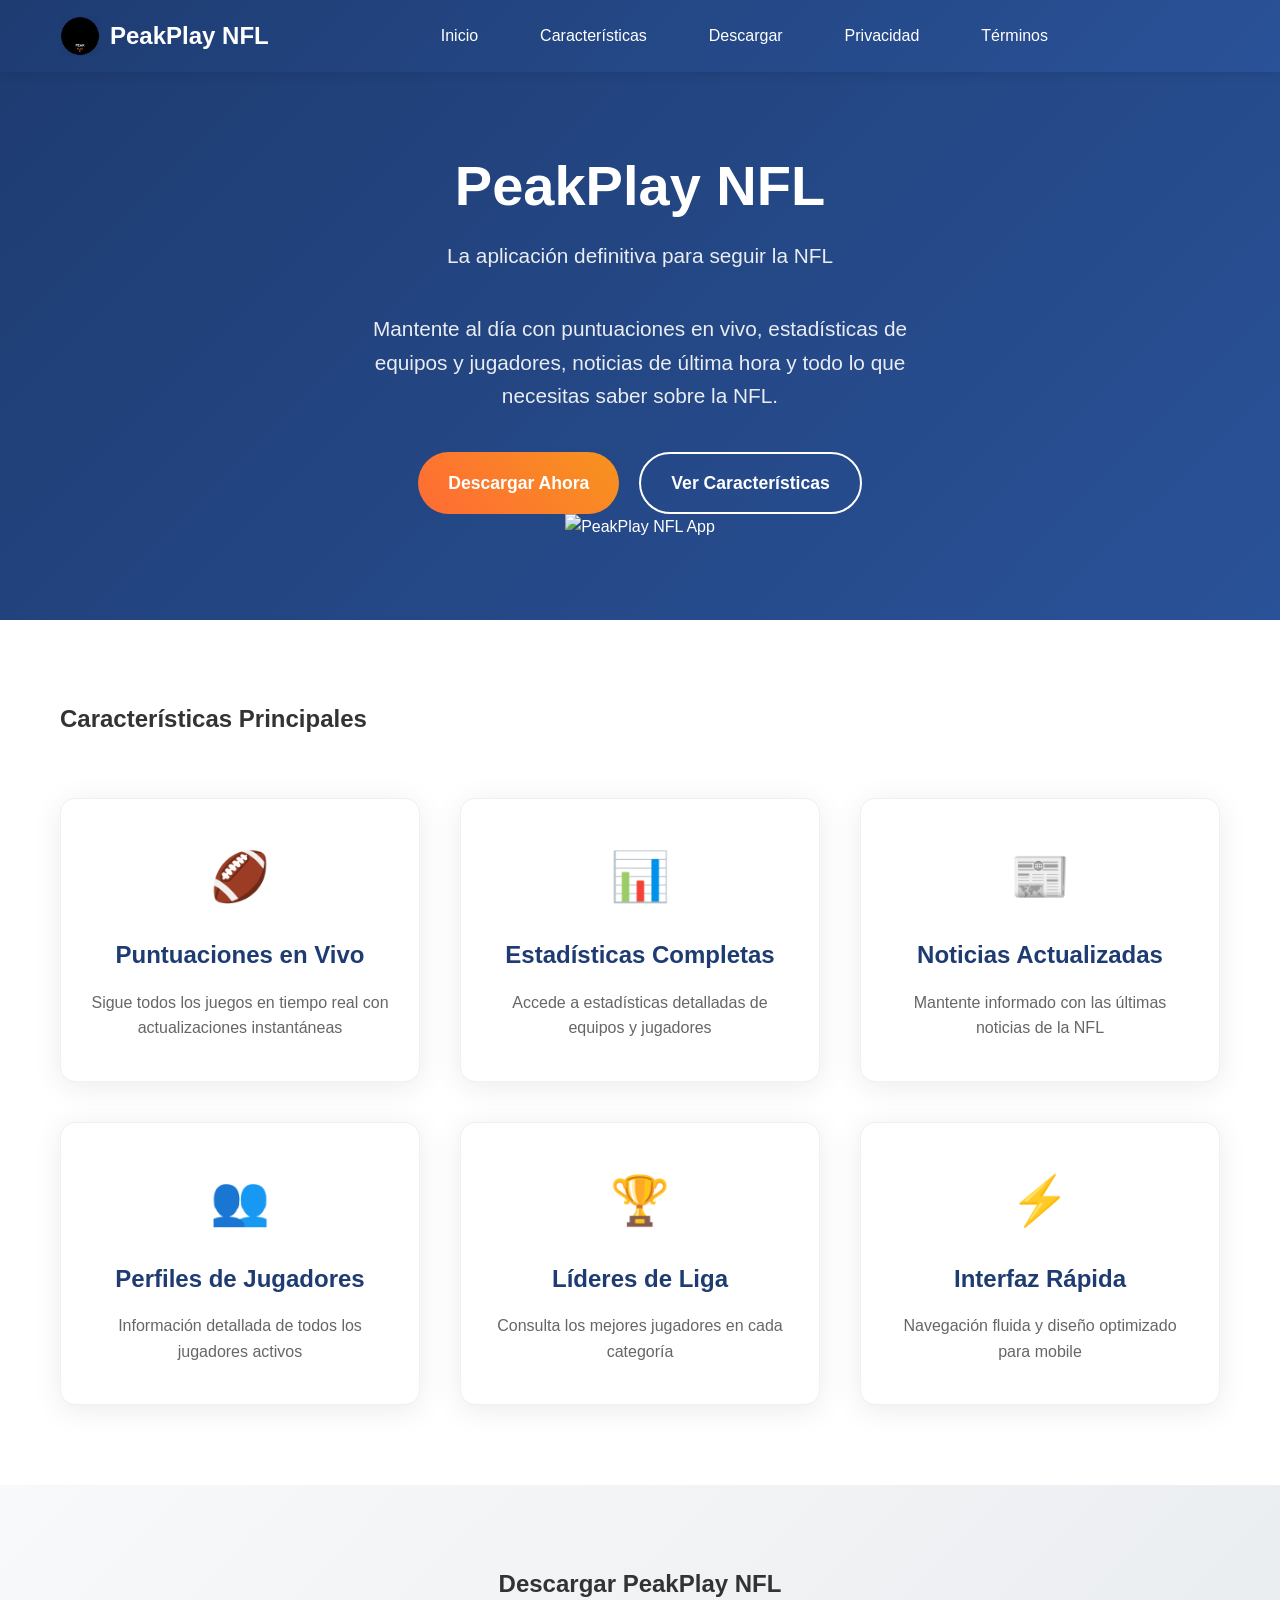
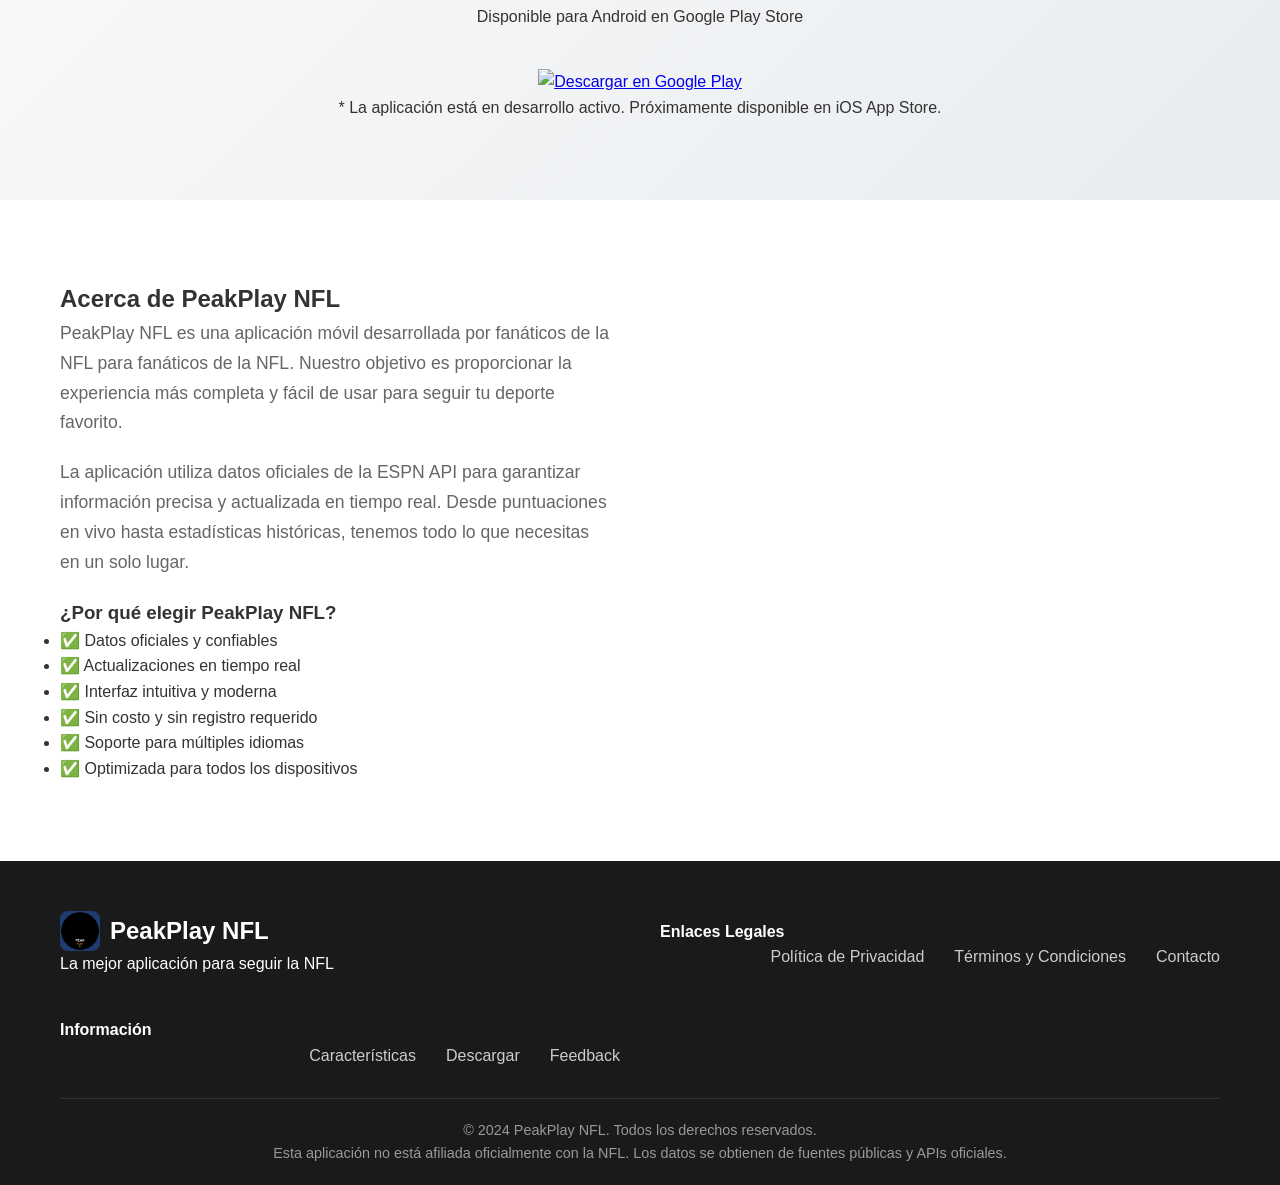
==== index.html @ b375e6a7 "First version" ====
<!DOCTYPE html>
<html lang="es">
<head>
    <meta charset="UTF-8">
    <meta name="viewport" content="width=device-width, initial-scale=1.0">
    <title>PeakPlay NFL - App Oficial</title>
    <link rel="stylesheet" href="styles.css">
    <link rel="icon" type="image/x-icon" href="favicon.ico">
</head>
<body>
    <header>
        <nav class="navbar">
            <div class="nav-container">
                <div class="nav-logo">
                    <img src="assets/logo.png" alt="PeakPlay NFL" class="logo">
                    <span class="brand-name">PeakPlay NFL</span>
                </div>
                <ul class="nav-menu">
                    <li><a href="#home" class="nav-link">Inicio</a></li>
                    <li><a href="#features" class="nav-link">Características</a></li>
                    <li><a href="#download" class="nav-link">Descargar</a></li>
                    <li><a href="privacy-policy.html" class="nav-link">Privacidad</a></li>
                    <li><a href="terms-conditions.html" class="nav-link">Términos</a></li>
                </ul>
                <div class="hamburger">
                    <span></span>
                    <span></span>
                    <span></span>
                </div>
            </div>
        </nav>
    </header>

    <main>
        <section id="home" class="hero">
            <div class="hero-content">
                <h1>PeakPlay NFL</h1>
                <p class="hero-subtitle">La aplicación definitiva para seguir la NFL</p>
                <p class="hero-description">
                    Mantente al día con puntuaciones en vivo, estadísticas de equipos y jugadores, 
                    noticias de última hora y todo lo que necesitas saber sobre la NFL.
                </p>
                <div class="cta-buttons">
                    <a href="#download" class="btn btn-primary">Descargar Ahora</a>
                    <a href="#features" class="btn btn-secondary">Ver Características</a>
                </div>
            </div>
            <div class="hero-image">
                <img src="assets/app-mockup.png" alt="PeakPlay NFL App" class="app-mockup">
            </div>
        </section>

        <section id="features" class="features">
            <div class="container">
                <h2>Características Principales</h2>
                <div class="features-grid">
                    <div class="feature-card">
                        <div class="feature-icon">🏈</div>
                        <h3>Puntuaciones en Vivo</h3>
                        <p>Sigue todos los juegos en tiempo real con actualizaciones instantáneas</p>
                    </div>
                    <div class="feature-card">
                        <div class="feature-icon">📊</div>
                        <h3>Estadísticas Completas</h3>
                        <p>Accede a estadísticas detalladas de equipos y jugadores</p>
                    </div>
                    <div class="feature-card">
                        <div class="feature-icon">📰</div>
                        <h3>Noticias Actualizadas</h3>
                        <p>Mantente informado con las últimas noticias de la NFL</p>
                    </div>
                    <div class="feature-card">
                        <div class="feature-icon">👥</div>
                        <h3>Perfiles de Jugadores</h3>
                        <p>Información detallada de todos los jugadores activos</p>
                    </div>
                    <div class="feature-card">
                        <div class="feature-icon">🏆</div>
                        <h3>Líderes de Liga</h3>
                        <p>Consulta los mejores jugadores en cada categoría</p>
                    </div>
                    <div class="feature-card">
                        <div class="feature-icon">⚡</div>
                        <h3>Interfaz Rápida</h3>
                        <p>Navegación fluida y diseño optimizado para mobile</p>
                    </div>
                </div>
            </div>
        </section>

        <section id="download" class="download">
            <div class="container">
                <h2>Descargar PeakPlay NFL</h2>
                <p>Disponible para Android en Google Play Store</p>
                <div class="download-buttons">
                    <a href="https://play.google.com/store/apps/details?id=com.peakplay.nfl" class="btn btn-download" target="_blank">
                        <img src="assets/google-play-badge.png" alt="Descargar en Google Play">
                    </a>
                </div>
                <p class="download-note">
                    * La aplicación está en desarrollo activo. Próximamente disponible en iOS App Store.
                </p>
            </div>
        </section>

        <section class="about">
            <div class="container">
                <h2>Acerca de PeakPlay NFL</h2>
                <div class="about-content">
                    <div class="about-text">
                        <p>
                            PeakPlay NFL es una aplicación móvil desarrollada por fanáticos de la NFL para 
                            fanáticos de la NFL. Nuestro objetivo es proporcionar la experiencia más completa 
                            y fácil de usar para seguir tu deporte favorito.
                        </p>
                        <p>
                            La aplicación utiliza datos oficiales de la ESPN API para garantizar información 
                            precisa y actualizada en tiempo real. Desde puntuaciones en vivo hasta estadísticas 
                            históricas, tenemos todo lo que necesitas en un solo lugar.
                        </p>
                        <h3>¿Por qué elegir PeakPlay NFL?</h3>
                        <ul>
                            <li>✅ Datos oficiales y confiables</li>
                            <li>✅ Actualizaciones en tiempo real</li>
                            <li>✅ Interfaz intuitiva y moderna</li>
                            <li>✅ Sin costo y sin registro requerido</li>
                            <li>✅ Soporte para múltiples idiomas</li>
                            <li>✅ Optimizada para todos los dispositivos</li>
                        </ul>
                    </div>
                </div>
            </div>
        </section>
    </main>

    <footer>
        <div class="container">
            <div class="footer-content">
                <div class="footer-section">
                    <div class="footer-logo">
                        <img src="assets/logo.png" alt="PeakPlay NFL" class="logo">
                        <span class="brand-name">PeakPlay NFL</span>
                    </div>
                    <p>La mejor aplicación para seguir la NFL</p>
                </div>
                <div class="footer-section">
                    <h4>Enlaces Legales</h4>
                    <ul>
                        <li><a href="privacy-policy.html">Política de Privacidad</a></li>
                        <li><a href="terms-conditions.html">Términos y Condiciones</a></li>
                        <li><a href="mailto:support@peakplay.app">Contacto</a></li>
                    </ul>
                </div>
                <div class="footer-section">
                    <h4>Información</h4>
                    <ul>
                        <li><a href="#features">Características</a></li>
                        <li><a href="#download">Descargar</a></li>
                        <li><a href="mailto:feedback@peakplay.app">Feedback</a></li>
                    </ul>
                </div>
            </div>
            <div class="footer-bottom">
                <p>&copy; 2024 PeakPlay NFL. Todos los derechos reservados.</p>
                <p class="disclaimer">
                    Esta aplicación no está afiliada oficialmente con la NFL. 
                    Los datos se obtienen de fuentes públicas y APIs oficiales.
                </p>
            </div>
        </div>
    </footer>

    <script src="script.js"></script>
</body>
</html>
---- styles.css ----
/* Reset and Base Styles */
* {
    margin: 0;
    padding: 0;
    box-sizing: border-box;
}

body {
    font-family: 'Segoe UI', Tahoma, Geneva, Verdana, sans-serif;
    line-height: 1.6;
    color: #333;
    background-color: #f8f9fa;
}

.container {
    max-width: 1200px;
    margin: 0 auto;
    padding: 0 20px;
}

/* Header and Navigation */
.navbar {
    background: linear-gradient(135deg, #1e3c72, #2a5298);
    padding: 1rem 0;
    position: sticky;
    top: 0;
    z-index: 1000;
    box-shadow: 0 2px 10px rgba(0, 0, 0, 0.1);
}

.nav-container {
    max-width: 1200px;
    margin: 0 auto;
    display: flex;
    justify-content: space-between;
    align-items: center;
    padding: 0 20px;
}

.nav-logo {
    display: flex;
    align-items: center;
}

.nav-logo a {
    display: flex;
    align-items: center;
    text-decoration: none;
    color: white;
}

.logo {
    height: 40px;
    width: 40px;
    margin-right: 10px;
    border-radius: 8px;
}

.brand-name {
    font-size: 1.5rem;
    font-weight: 700;
    color: white;
}

.nav-menu {
    display: flex;
    list-style: none;
    gap: 30px;
}

.nav-link {
    color: white;
    text-decoration: none;
    font-weight: 500;
    padding: 8px 16px;
    border-radius: 6px;
    transition: background-color 0.3s ease;
}

.nav-link:hover,
.nav-link.active {
    background-color: rgba(255, 255, 255, 0.1);
}

/* Hero Section */
.hero {
    background: linear-gradient(135deg, #1e3c72, #2a5298);
    color: white;
    padding: 80px 0;
    text-align: center;
}

.hero h1 {
    font-size: 3.5rem;
    font-weight: 800;
    margin-bottom: 20px;
    line-height: 1.2;
}

.hero p {
    font-size: 1.3rem;
    margin-bottom: 40px;
    opacity: 0.9;
    max-width: 600px;
    margin-left: auto;
    margin-right: auto;
}

.cta-buttons {
    display: flex;
    gap: 20px;
    justify-content: center;
    flex-wrap: wrap;
}

.btn-primary {
    background: linear-gradient(45deg, #ff6b35, #f7931e);
    color: white;
    padding: 15px 30px;
    border: none;
    border-radius: 50px;
    font-size: 1.1rem;
    font-weight: 600;
    text-decoration: none;
    display: inline-flex;
    align-items: center;
    gap: 10px;
    transition: transform 0.3s ease, box-shadow 0.3s ease;
    cursor: pointer;
}

.btn-primary:hover {
    transform: translateY(-2px);
    box-shadow: 0 10px 25px rgba(255, 107, 53, 0.3);
}

.btn-secondary {
    background: transparent;
    color: white;
    padding: 15px 30px;
    border: 2px solid white;
    border-radius: 50px;
    font-size: 1.1rem;
    font-weight: 600;
    text-decoration: none;
    transition: background-color 0.3s ease;
}

.btn-secondary:hover {
    background-color: white;
    color: #1e3c72;
}

/* Features Section */
.features {
    padding: 80px 0;
    background-color: white;
}

.section-title {
    text-align: center;
    font-size: 2.5rem;
    font-weight: 700;
    margin-bottom: 20px;
    color: #1e3c72;
}

.section-subtitle {
    text-align: center;
    font-size: 1.2rem;
    color: #666;
    margin-bottom: 60px;
    max-width: 600px;
    margin-left: auto;
    margin-right: auto;
}

.features-grid {
    display: grid;
    grid-template-columns: repeat(auto-fit, minmax(300px, 1fr));
    gap: 40px;
    margin-top: 60px;
}

.feature-card {
    background: white;
    padding: 40px 30px;
    border-radius: 15px;
    text-align: center;
    box-shadow: 0 5px 30px rgba(0, 0, 0, 0.08);
    transition: transform 0.3s ease, box-shadow 0.3s ease;
    border: 1px solid #f0f0f0;
}

.feature-card:hover {
    transform: translateY(-5px);
    box-shadow: 0 15px 40px rgba(0, 0, 0, 0.12);
}

.feature-icon {
    font-size: 3rem;
    margin-bottom: 20px;
    display: block;
}

.feature-card h3 {
    font-size: 1.5rem;
    font-weight: 600;
    margin-bottom: 15px;
    color: #1e3c72;
}

.feature-card p {
    color: #666;
    line-height: 1.6;
}

/* Download Section */
.download {
    padding: 80px 0;
    background: linear-gradient(135deg, #f8f9fa, #e9ecef);
    text-align: center;
}

.download-buttons {
    display: flex;
    gap: 20px;
    justify-content: center;
    flex-wrap: wrap;
    margin-top: 40px;
}

.download-btn {
    display: inline-block;
    transition: transform 0.3s ease;
}

.download-btn:hover {
    transform: scale(1.05);
}

.download-btn img {
    height: 60px;
    width: auto;
}

/* About Section */
.about {
    padding: 80px 0;
    background-color: white;
}

.about-content {
    display: grid;
    grid-template-columns: 1fr 1fr;
    gap: 60px;
    align-items: center;
}

.about-text h2 {
    font-size: 2.5rem;
    font-weight: 700;
    margin-bottom: 20px;
    color: #1e3c72;
}

.about-text p {
    font-size: 1.1rem;
    color: #666;
    margin-bottom: 20px;
    line-height: 1.7;
}

.about-features {
    list-style: none;
}

.about-features li {
    padding: 10px 0;
    padding-left: 30px;
    position: relative;
    font-size: 1.1rem;
    color: #555;
}

.about-features li:before {
    content: "✓";
    position: absolute;
    left: 0;
    color: #28a745;
    font-weight: bold;
    font-size: 1.2rem;
}

.about-image {
    text-align: center;
}

.about-image img {
    max-width: 100%;
    height: auto;
    border-radius: 15px;
    box-shadow: 0 10px 40px rgba(0, 0, 0, 0.1);
}

/* Legal Pages Styles */
.legal-page {
    padding: 40px 0 80px;
    background-color: white;
    min-height: calc(100vh - 200px);
}

.legal-header {
    text-align: center;
    margin-bottom: 50px;
    padding: 40px 0;
    background: linear-gradient(135deg, #f8f9fa, #e9ecef);
    border-radius: 15px;
}

.legal-header h1 {
    font-size: 2.5rem;
    font-weight: 700;
    color: #1e3c72;
    margin-bottom: 10px;
}

.last-updated {
    color: #666;
    font-style: italic;
    font-size: 1rem;
}

.legal-content {
    max-width: 800px;
    margin: 0 auto;
    line-height: 1.8;
}

.legal-section {
    margin-bottom: 40px;
    padding: 30px;
    background: white;
    border-radius: 10px;
    box-shadow: 0 2px 15px rgba(0, 0, 0, 0.05);
    border-left: 4px solid #1e3c72;
}

.legal-section h2 {
    color: #1e3c72;
    font-size: 1.5rem;
    font-weight: 600;
    margin-bottom: 20px;
    padding-bottom: 10px;
    border-bottom: 2px solid #f0f0f0;
}

.legal-section h3 {
    color: #2a5298;
    font-size: 1.2rem;
    font-weight: 600;
    margin-bottom: 15px;
    margin-top: 25px;
}

.legal-section p {
    margin-bottom: 15px;
    color: #444;
    text-align: justify;
}

.legal-section ul,
.legal-section ol {
    margin-bottom: 15px;
    padding-left: 25px;
}

.legal-section li {
    margin-bottom: 8px;
    color: #444;
}

.legal-section a {
    color: #1e3c72;
    text-decoration: none;
    font-weight: 500;
}

.legal-section a:hover {
    text-decoration: underline;
}

.contact-info {
    background: #f8f9fa;
    padding: 20px;
    border-radius: 8px;
    margin-top: 15px;
}

.contact-info p {
    margin-bottom: 10px;
    text-align: left;
}

.legal-footer {
    margin-top: 40px;
    padding: 30px;
    background: linear-gradient(135deg, #1e3c72, #2a5298);
    color: white;
    text-align: center;
    border-radius: 10px;
}

.legal-footer p {
    color: white;
    font-size: 1rem;
    line-height: 1.6;
}

/* Footer */
footer {
    background: #1a1a1a;
    color: white;
    padding: 50px 0 20px;
}

.footer-content {
    display: grid;
    grid-template-columns: 1fr 1fr;
    gap: 40px;
    align-items: center;
    margin-bottom: 30px;
}

.footer-logo {
    display: flex;
    align-items: center;
}

.footer-logo a {
    display: flex;
    align-items: center;
    text-decoration: none;
    color: white;
}

.footer-section ul {
    display: flex;
    gap: 30px;
    list-style: none;
    justify-content: flex-end;
}

.footer-section a {
    color: #ccc;
    text-decoration: none;
    transition: color 0.3s ease;
}

.footer-section a:hover {
    color: white;
}

.footer-bottom {
    text-align: center;
    padding-top: 20px;
    border-top: 1px solid #333;
}

.footer-bottom p {
    color: #999;
    font-size: 0.9rem;
}

/* Responsive Design */
@media (max-width: 768px) {
    .nav-menu {
        gap: 15px;
    }
    
    .nav-link {
        padding: 6px 12px;
        font-size: 0.9rem;
    }
    
    .hero h1 {
        font-size: 2.5rem;
    }
    
    .hero p {
        font-size: 1.1rem;
    }
    
    .cta-buttons {
        flex-direction: column;
        align-items: center;
    }
    
    .features-grid {
        grid-template-columns: 1fr;
        gap: 30px;
    }
    
    .about-content {
        grid-template-columns: 1fr;
        gap: 40px;
    }
    
    .footer-content {
        grid-template-columns: 1fr;
        text-align: center;
        gap: 20px;
    }
    
    .footer-section ul {
        justify-content: center;
        flex-wrap: wrap;
        gap: 20px;
    }
    
    .legal-section {
        padding: 20px;
        margin-bottom: 25px;
    }
    
    .legal-header h1 {
        font-size: 2rem;
    }
    
    .section-title {
        font-size: 2rem;
    }
}

@media (max-width: 480px) {
    .container {
        padding: 0 15px;
    }
    
    .hero {
        padding: 60px 0;
    }
    
    .hero h1 {
        font-size: 2rem;
    }
    
    .btn-primary,
    .btn-secondary {
        padding: 12px 24px;
        font-size: 1rem;
    }
    
    .legal-section {
        padding: 15px;
    }
    
    .nav-container {
        padding: 0 15px;
    }
    
    .nav-menu {
        gap: 10px;
    }
    
    .brand-name {
        font-size: 1.3rem;
    }
}

/* Animations */
@keyframes fadeInUp {
    from {
        opacity: 0;
        transform: translateY(30px);
    }
    to {
        opacity: 1;
        transform: translateY(0);
    }
}

.feature-card,
.legal-section {
    animation: fadeInUp 0.6s ease-out;
}

/* Accessibility */
.btn-primary:focus,
.btn-secondary:focus,
.nav-link:focus {
    outline: 2px solid #ff6b35;
    outline-offset: 2px;
}

/* Print Styles */
@media print {
    .navbar,
    footer,
    .cta-buttons,
    .download-buttons {
        display: none;
    }
    
    .legal-page {
        padding: 0;
    }
    
    .legal-section {
        box-shadow: none;
        border: 1px solid #ddd;
        page-break-inside: avoid;
    }
}
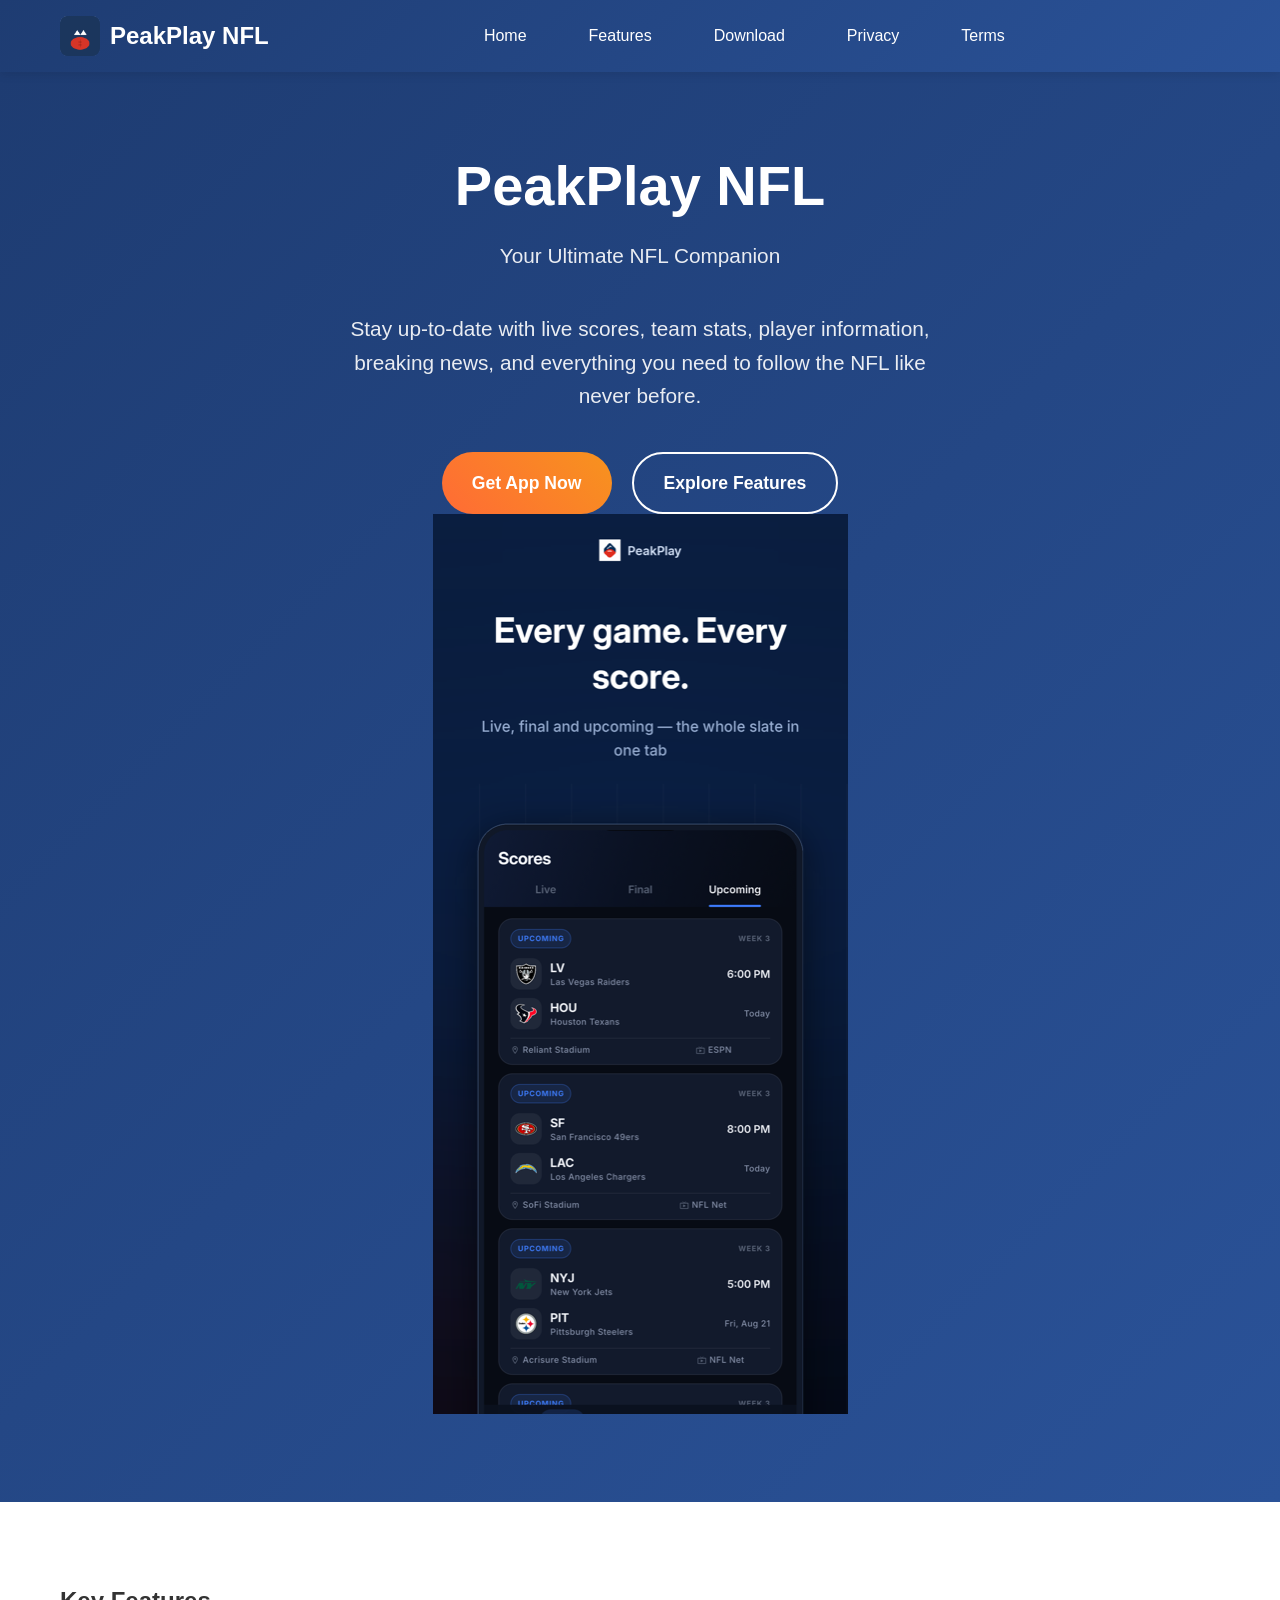
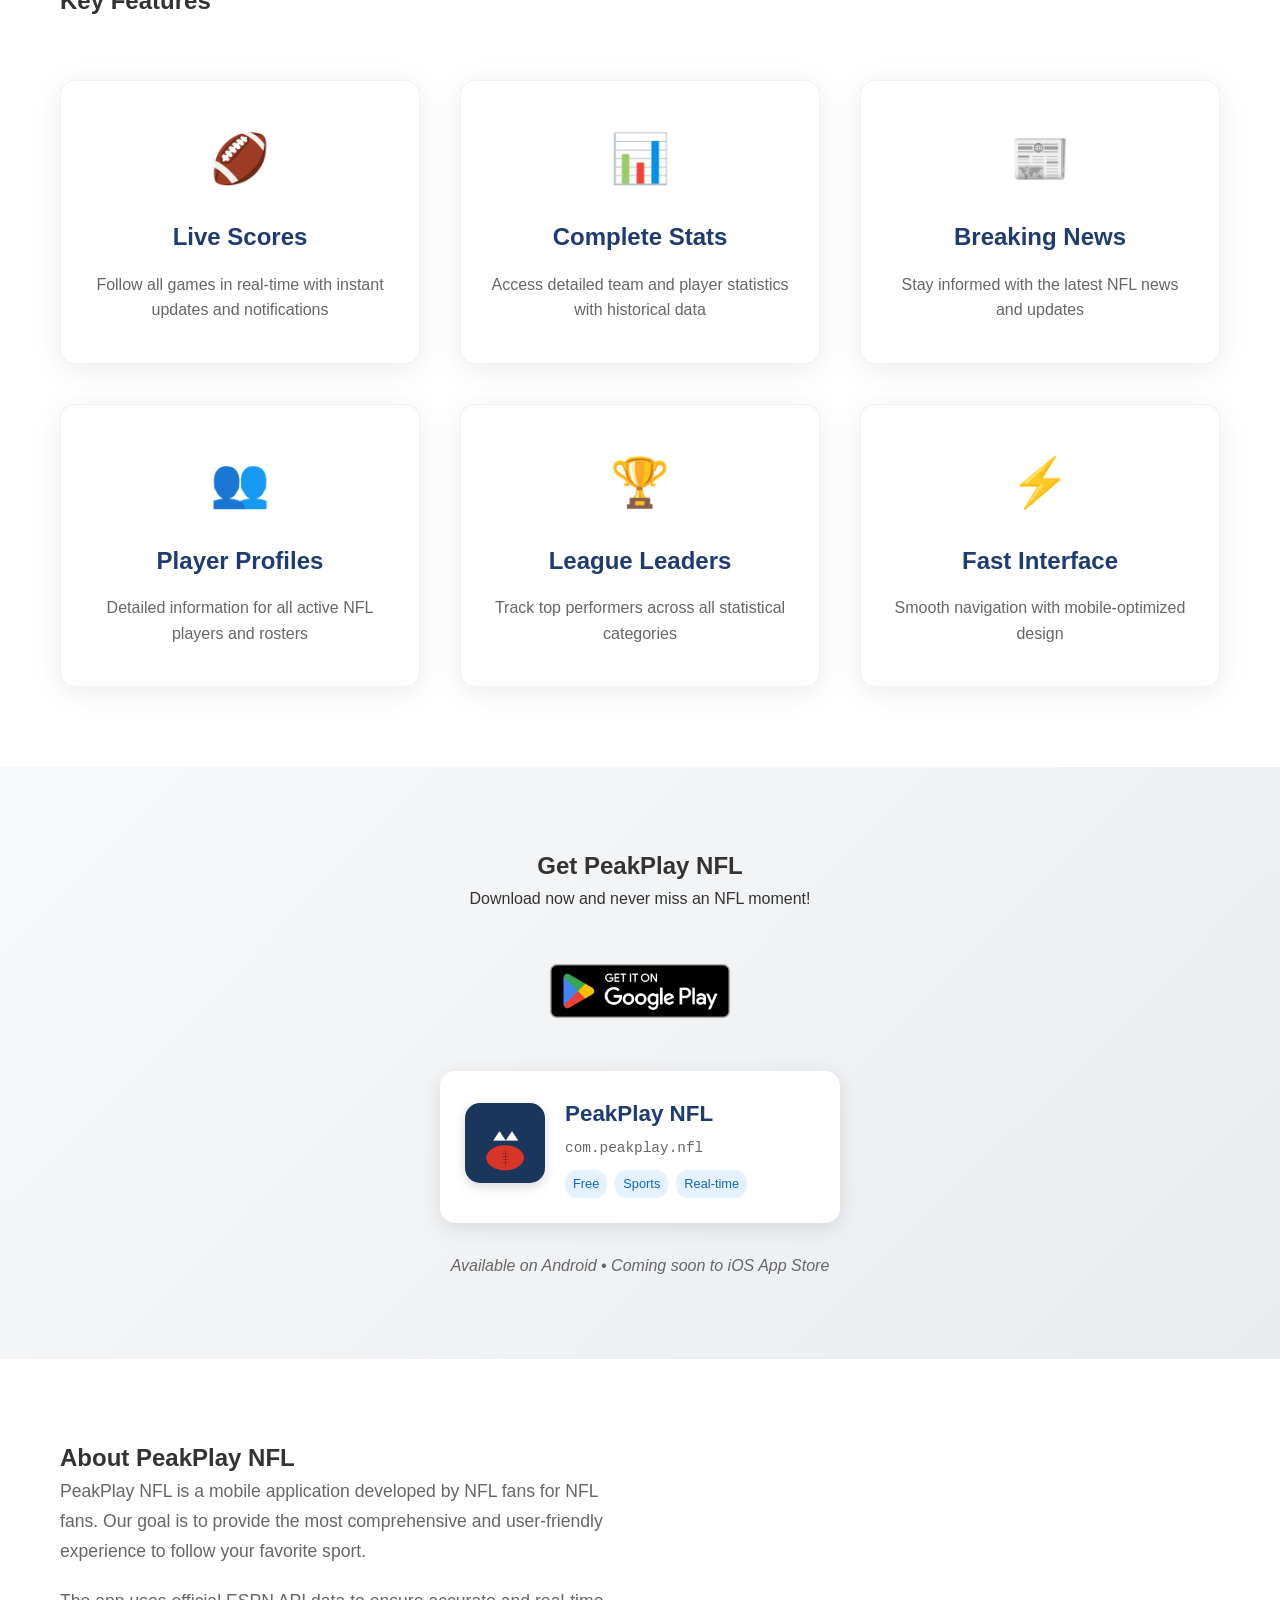
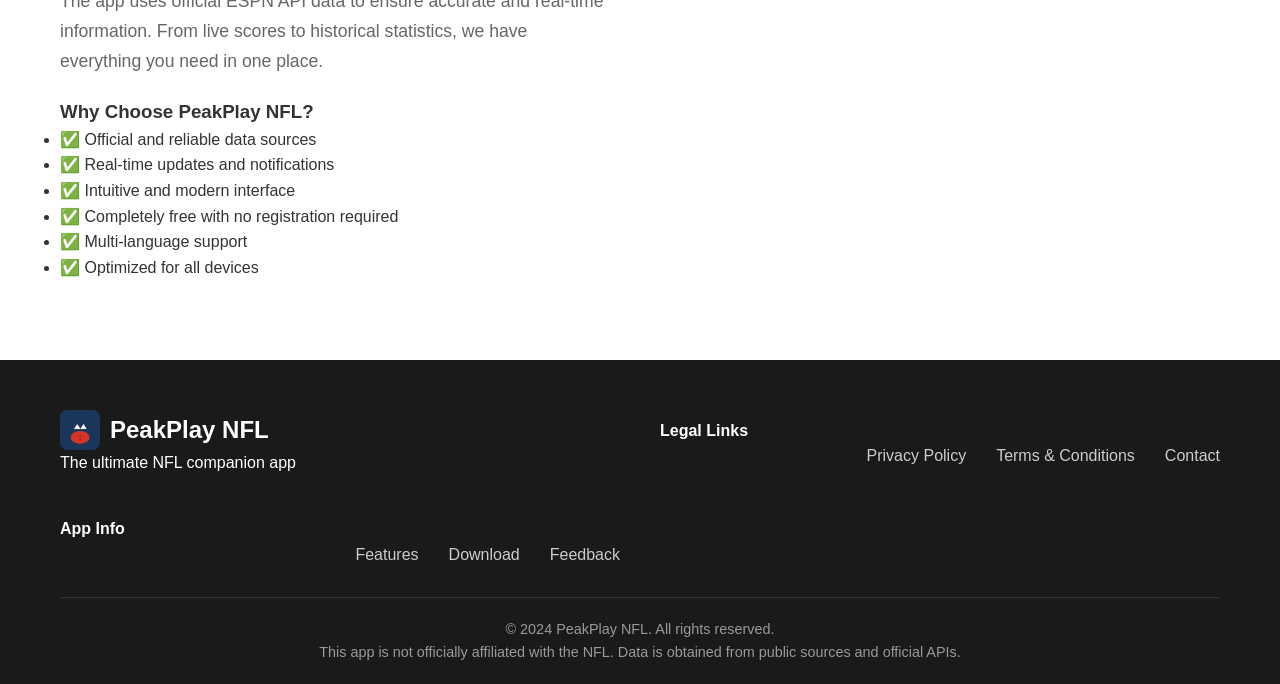
==== commit ca68d8ff: "Publish site on GitHub Pages default domain + add English policies - Remove CNAME: peakplay.alekla.c" ====
--- a/index.html
+++ b/index.html
@@ -16,11 +16,11 @@
                     <span class="brand-name">PeakPlay NFL</span>
                 </div>
                 <ul class="nav-menu">
-                    <li><a href="#home" class="nav-link">Inicio</a></li>
-                    <li><a href="#features" class="nav-link">Características</a></li>
-                    <li><a href="#download" class="nav-link">Descargar</a></li>
-                    <li><a href="privacy-policy.html" class="nav-link">Privacidad</a></li>
-                    <li><a href="terms-conditions.html" class="nav-link">Términos</a></li>
+                    <li><a href="#home" class="nav-link">Home</a></li>
+                    <li><a href="#features" class="nav-link">Features</a></li>
+                    <li><a href="#download" class="nav-link">Download</a></li>
+                    <li><a href="privacy-policy-en.html" class="nav-link">Privacy</a></li>
+                    <li><a href="terms-conditions-en.html" class="nav-link">Terms</a></li>
                 </ul>
                 <div class="hamburger">
                     <span></span>
@@ -35,14 +35,14 @@
         <section id="home" class="hero">
             <div class="hero-content">
                 <h1>PeakPlay NFL</h1>
-                <p class="hero-subtitle">La aplicación definitiva para seguir la NFL</p>
+                <p class="hero-subtitle">Your Ultimate NFL Companion</p>
                 <p class="hero-description">
-                    Mantente al día con puntuaciones en vivo, estadísticas de equipos y jugadores, 
-                    noticias de última hora y todo lo que necesitas saber sobre la NFL.
+                    Stay up-to-date with live scores, team stats, player information, 
+                    breaking news, and everything you need to follow the NFL like never before.
                 </p>
                 <div class="cta-buttons">
-                    <a href="#download" class="btn btn-primary">Descargar Ahora</a>
-                    <a href="#features" class="btn btn-secondary">Ver Características</a>
+                    <a href="#download" class="btn btn-primary">Get App Now</a>
+                    <a href="#features" class="btn btn-secondary">Explore Features</a>
                 </div>
             </div>
             <div class="hero-image">
@@ -52,37 +52,37 @@
 
         <section id="features" class="features">
             <div class="container">
-                <h2>Características Principales</h2>
+                <h2>Key Features</h2>
                 <div class="features-grid">
                     <div class="feature-card">
                         <div class="feature-icon">🏈</div>
-                        <h3>Puntuaciones en Vivo</h3>
-                        <p>Sigue todos los juegos en tiempo real con actualizaciones instantáneas</p>
+                        <h3>Live Scores</h3>
+                        <p>Follow all games in real-time with instant updates and notifications</p>
                     </div>
                     <div class="feature-card">
                         <div class="feature-icon">📊</div>
-                        <h3>Estadísticas Completas</h3>
-                        <p>Accede a estadísticas detalladas de equipos y jugadores</p>
+                        <h3>Complete Stats</h3>
+                        <p>Access detailed team and player statistics with historical data</p>
                     </div>
                     <div class="feature-card">
                         <div class="feature-icon">📰</div>
-                        <h3>Noticias Actualizadas</h3>
-                        <p>Mantente informado con las últimas noticias de la NFL</p>
+                        <h3>Breaking News</h3>
+                        <p>Stay informed with the latest NFL news and updates</p>
                     </div>
                     <div class="feature-card">
                         <div class="feature-icon">👥</div>
-                        <h3>Perfiles de Jugadores</h3>
-                        <p>Información detallada de todos los jugadores activos</p>
+                        <h3>Player Profiles</h3>
+                        <p>Detailed information for all active NFL players and rosters</p>
                     </div>
                     <div class="feature-card">
                         <div class="feature-icon">🏆</div>
-                        <h3>Líderes de Liga</h3>
-                        <p>Consulta los mejores jugadores en cada categoría</p>
+                        <h3>League Leaders</h3>
+                        <p>Track top performers across all statistical categories</p>
                     </div>
                     <div class="feature-card">
                         <div class="feature-icon">⚡</div>
-                        <h3>Interfaz Rápida</h3>
-                        <p>Navegación fluida y diseño optimizado para mobile</p>
+                        <h3>Fast Interface</h3>
+                        <p>Smooth navigation with mobile-optimized design</p>
                     </div>
                 </div>
             </div>
@@ -90,42 +90,55 @@
 
         <section id="download" class="download">
             <div class="container">
-                <h2>Descargar PeakPlay NFL</h2>
-                <p>Disponible para Android en Google Play Store</p>
+                <h2>Get PeakPlay NFL</h2>
+                <p>Download now and never miss an NFL moment!</p>
                 <div class="download-buttons">
-                    <a href="https://play.google.com/store/apps/details?id=com.peakplay.nfl" class="btn btn-download" target="_blank">
-                        <img src="assets/google-play-badge.png" alt="Descargar en Google Play">
+                    <a href="https://play.google.com/store/apps/details?id=com.peakplay.nfl" class="google-play-button" target="_blank">
+                        <img src="assets/google-play-badge.png" alt="Get it on Google Play" class="play-badge">
                     </a>
                 </div>
+                <div class="app-info">
+                    <div class="app-icon">
+                        <img src="assets/logo.png" alt="PeakPlay NFL Icon" class="app-icon-img">
+                    </div>
+                    <div class="app-details">
+                        <h3>PeakPlay NFL</h3>
+                        <p class="app-id">com.peakplay.nfl</p>
+                        <div class="app-features">
+                            <span class="feature-tag">Free</span>
+                            <span class="feature-tag">Sports</span>
+                            <span class="feature-tag">Real-time</span>
+                        </div>
+                    </div>
+                </div>
                 <p class="download-note">
-                    * La aplicación está en desarrollo activo. Próximamente disponible en iOS App Store.
+                    Available on Android • Coming soon to iOS App Store
                 </p>
             </div>
         </section>
 
         <section class="about">
             <div class="container">
-                <h2>Acerca de PeakPlay NFL</h2>
+                <h2>About PeakPlay NFL</h2>
                 <div class="about-content">
                     <div class="about-text">
                         <p>
-                            PeakPlay NFL es una aplicación móvil desarrollada por fanáticos de la NFL para 
-                            fanáticos de la NFL. Nuestro objetivo es proporcionar la experiencia más completa 
-                            y fácil de usar para seguir tu deporte favorito.
+                            PeakPlay NFL is a mobile application developed by NFL fans for NFL fans. 
+                            Our goal is to provide the most comprehensive and user-friendly experience 
+                            to follow your favorite sport.
                         </p>
                         <p>
-                            La aplicación utiliza datos oficiales de la ESPN API para garantizar información 
-                            precisa y actualizada en tiempo real. Desde puntuaciones en vivo hasta estadísticas 
-                            históricas, tenemos todo lo que necesitas en un solo lugar.
+                            The app uses official ESPN API data to ensure accurate and real-time information. 
+                            From live scores to historical statistics, we have everything you need in one place.
                         </p>
-                        <h3>¿Por qué elegir PeakPlay NFL?</h3>
+                        <h3>Why Choose PeakPlay NFL?</h3>
                         <ul>
-                            <li>✅ Datos oficiales y confiables</li>
-                            <li>✅ Actualizaciones en tiempo real</li>
-                            <li>✅ Interfaz intuitiva y moderna</li>
-                            <li>✅ Sin costo y sin registro requerido</li>
-                            <li>✅ Soporte para múltiples idiomas</li>
-                            <li>✅ Optimizada para todos los dispositivos</li>
+                            <li>✅ Official and reliable data sources</li>
+                            <li>✅ Real-time updates and notifications</li>
+                            <li>✅ Intuitive and modern interface</li>
+                            <li>✅ Completely free with no registration required</li>
+                            <li>✅ Multi-language support</li>
+                            <li>✅ Optimized for all devices</li>
                         </ul>
                     </div>
                 </div>
@@ -141,30 +154,30 @@
                         <img src="assets/logo.png" alt="PeakPlay NFL" class="logo">
                         <span class="brand-name">PeakPlay NFL</span>
                     </div>
-                    <p>La mejor aplicación para seguir la NFL</p>
+                    <p>The ultimate NFL companion app</p>
                 </div>
                 <div class="footer-section">
-                    <h4>Enlaces Legales</h4>
+                    <h4>Legal Links</h4>
                     <ul>
-                        <li><a href="privacy-policy.html">Política de Privacidad</a></li>
-                        <li><a href="terms-conditions.html">Términos y Condiciones</a></li>
-                        <li><a href="mailto:support@peakplay.app">Contacto</a></li>
+                        <li><a href="privacy-policy-en.html">Privacy Policy</a></li>
+                        <li><a href="terms-conditions-en.html">Terms & Conditions</a></li>
+                        <li><a href="mailto:support@peakplay.app">Contact</a></li>
                     </ul>
                 </div>
                 <div class="footer-section">
-                    <h4>Información</h4>
+                    <h4>App Info</h4>
                     <ul>
-                        <li><a href="#features">Características</a></li>
-                        <li><a href="#download">Descargar</a></li>
+                        <li><a href="#features">Features</a></li>
+                        <li><a href="#download">Download</a></li>
                         <li><a href="mailto:feedback@peakplay.app">Feedback</a></li>
                     </ul>
                 </div>
             </div>
             <div class="footer-bottom">
-                <p>&copy; 2024 PeakPlay NFL. Todos los derechos reservados.</p>
+                <p>&copy; 2024 PeakPlay NFL. All rights reserved.</p>
                 <p class="disclaimer">
-                    Esta aplicación no está afiliada oficialmente con la NFL. 
-                    Los datos se obtienen de fuentes públicas y APIs oficiales.
+                    This app is not officially affiliated with the NFL. 
+                    Data is obtained from public sources and official APIs.
                 </p>
             </div>
         </div>
--- a/styles.css
+++ b/styles.css
@@ -227,21 +227,87 @@
     gap: 20px;
     justify-content: center;
     flex-wrap: wrap;
-    margin-top: 40px;
-}
-
-.download-btn {
+    margin: 40px 0;
+}
+
+.google-play-button {
     display: inline-block;
-    transition: transform 0.3s ease;
-}
-
-.download-btn:hover {
-    transform: scale(1.05);
-}
-
-.download-btn img {
-    height: 60px;
+    transition: transform 0.3s ease, box-shadow 0.3s ease;
+    border-radius: 8px;
+    overflow: hidden;
+}
+
+.google-play-button:hover {
+    transform: translateY(-2px) scale(1.02);
+    box-shadow: 0 10px 25px rgba(0, 0, 0, 0.15);
+}
+
+.play-badge {
+    height: 80px;
     width: auto;
+    display: block;
+}
+
+.app-info {
+    display: flex;
+    align-items: center;
+    justify-content: center;
+    gap: 20px;
+    margin: 30px 0;
+    padding: 25px;
+    background: white;
+    border-radius: 15px;
+    box-shadow: 0 5px 20px rgba(0, 0, 0, 0.1);
+    max-width: 400px;
+    margin-left: auto;
+    margin-right: auto;
+}
+
+.app-icon-img {
+    width: 80px;
+    height: 80px;
+    border-radius: 15px;
+    box-shadow: 0 4px 12px rgba(0, 0, 0, 0.15);
+}
+
+.app-details {
+    text-align: left;
+    flex: 1;
+}
+
+.app-details h3 {
+    margin: 0 0 5px 0;
+    color: #1e3c72;
+    font-size: 1.4rem;
+    font-weight: 700;
+}
+
+.app-id {
+    color: #666;
+    font-size: 0.9rem;
+    margin: 0 0 10px 0;
+    font-family: monospace;
+}
+
+.app-features {
+    display: flex;
+    gap: 8px;
+    flex-wrap: wrap;
+}
+
+.feature-tag {
+    background: #e3f2fd;
+    color: #1565c0;
+    padding: 4px 8px;
+    border-radius: 12px;
+    font-size: 0.8rem;
+    font-weight: 500;
+}
+
+.download-note {
+    margin-top: 20px;
+    color: #666;
+    font-style: italic;
 }
 
 /* About Section */
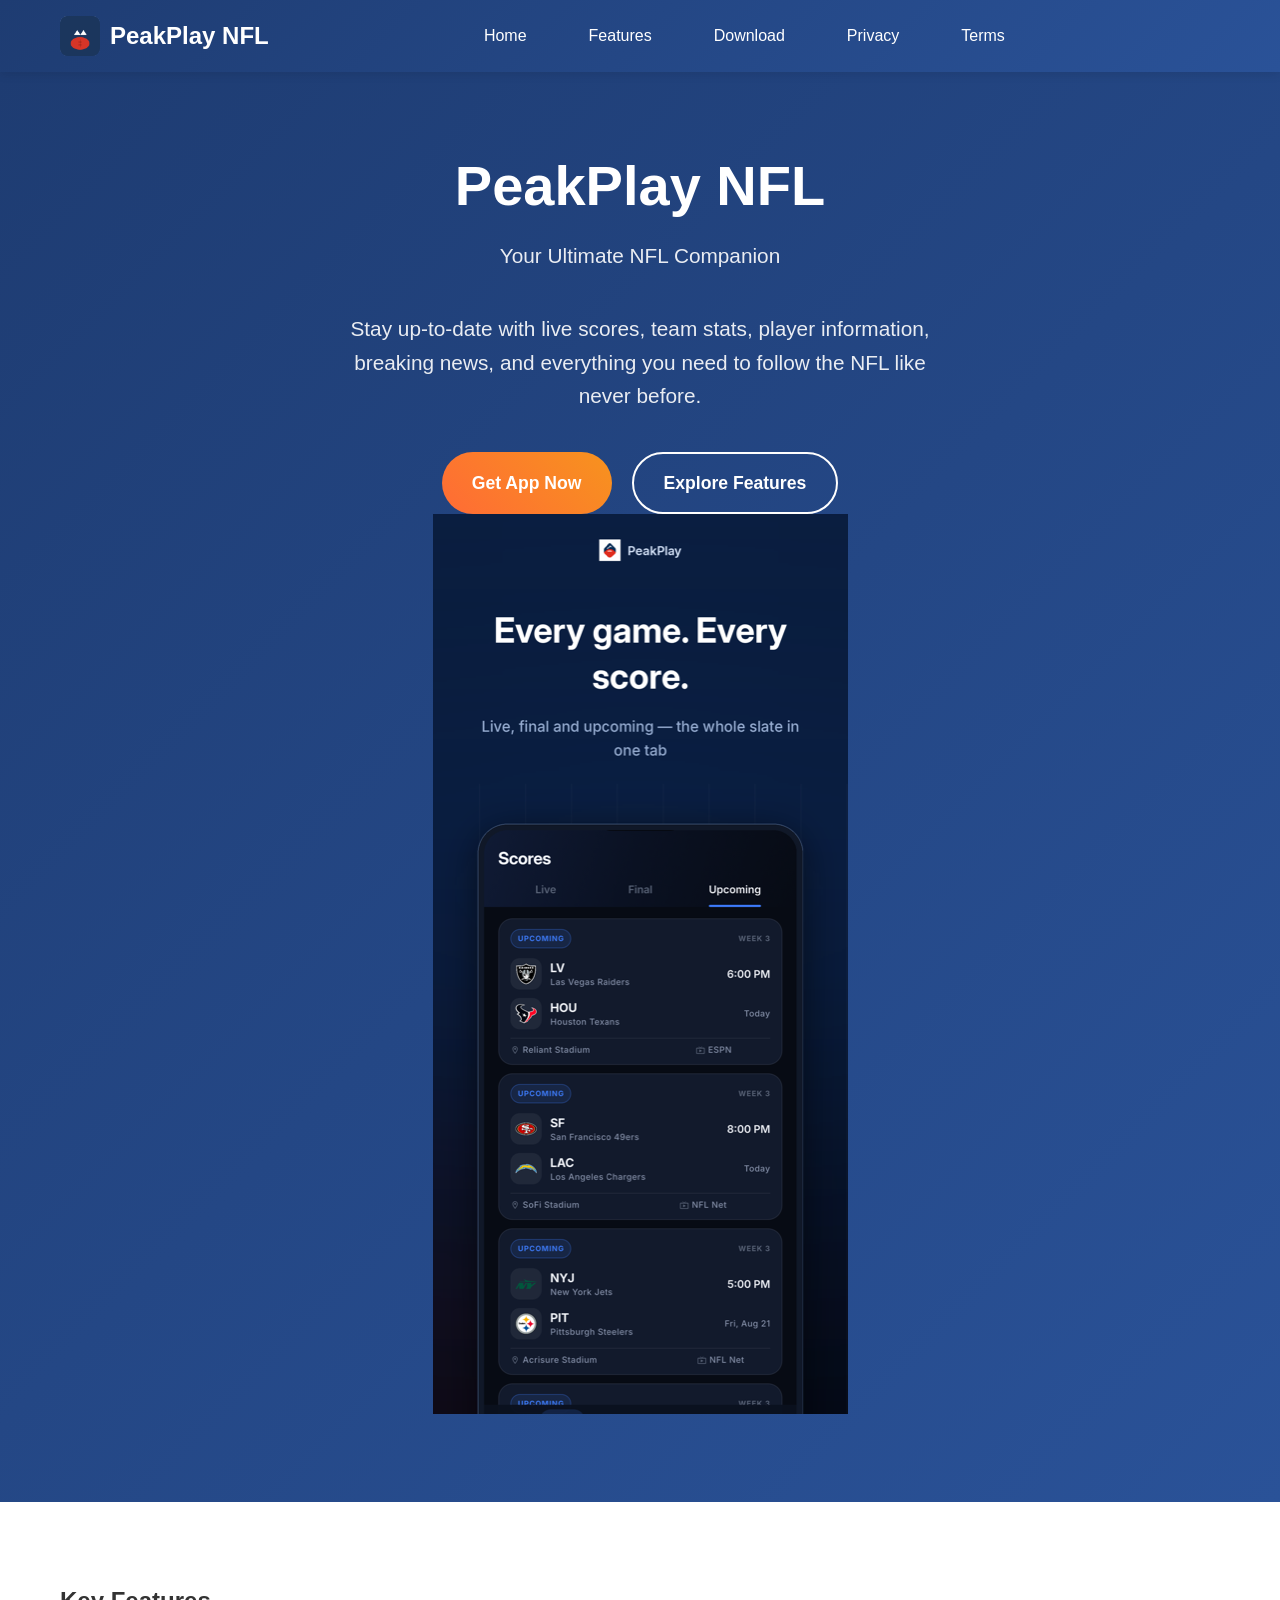
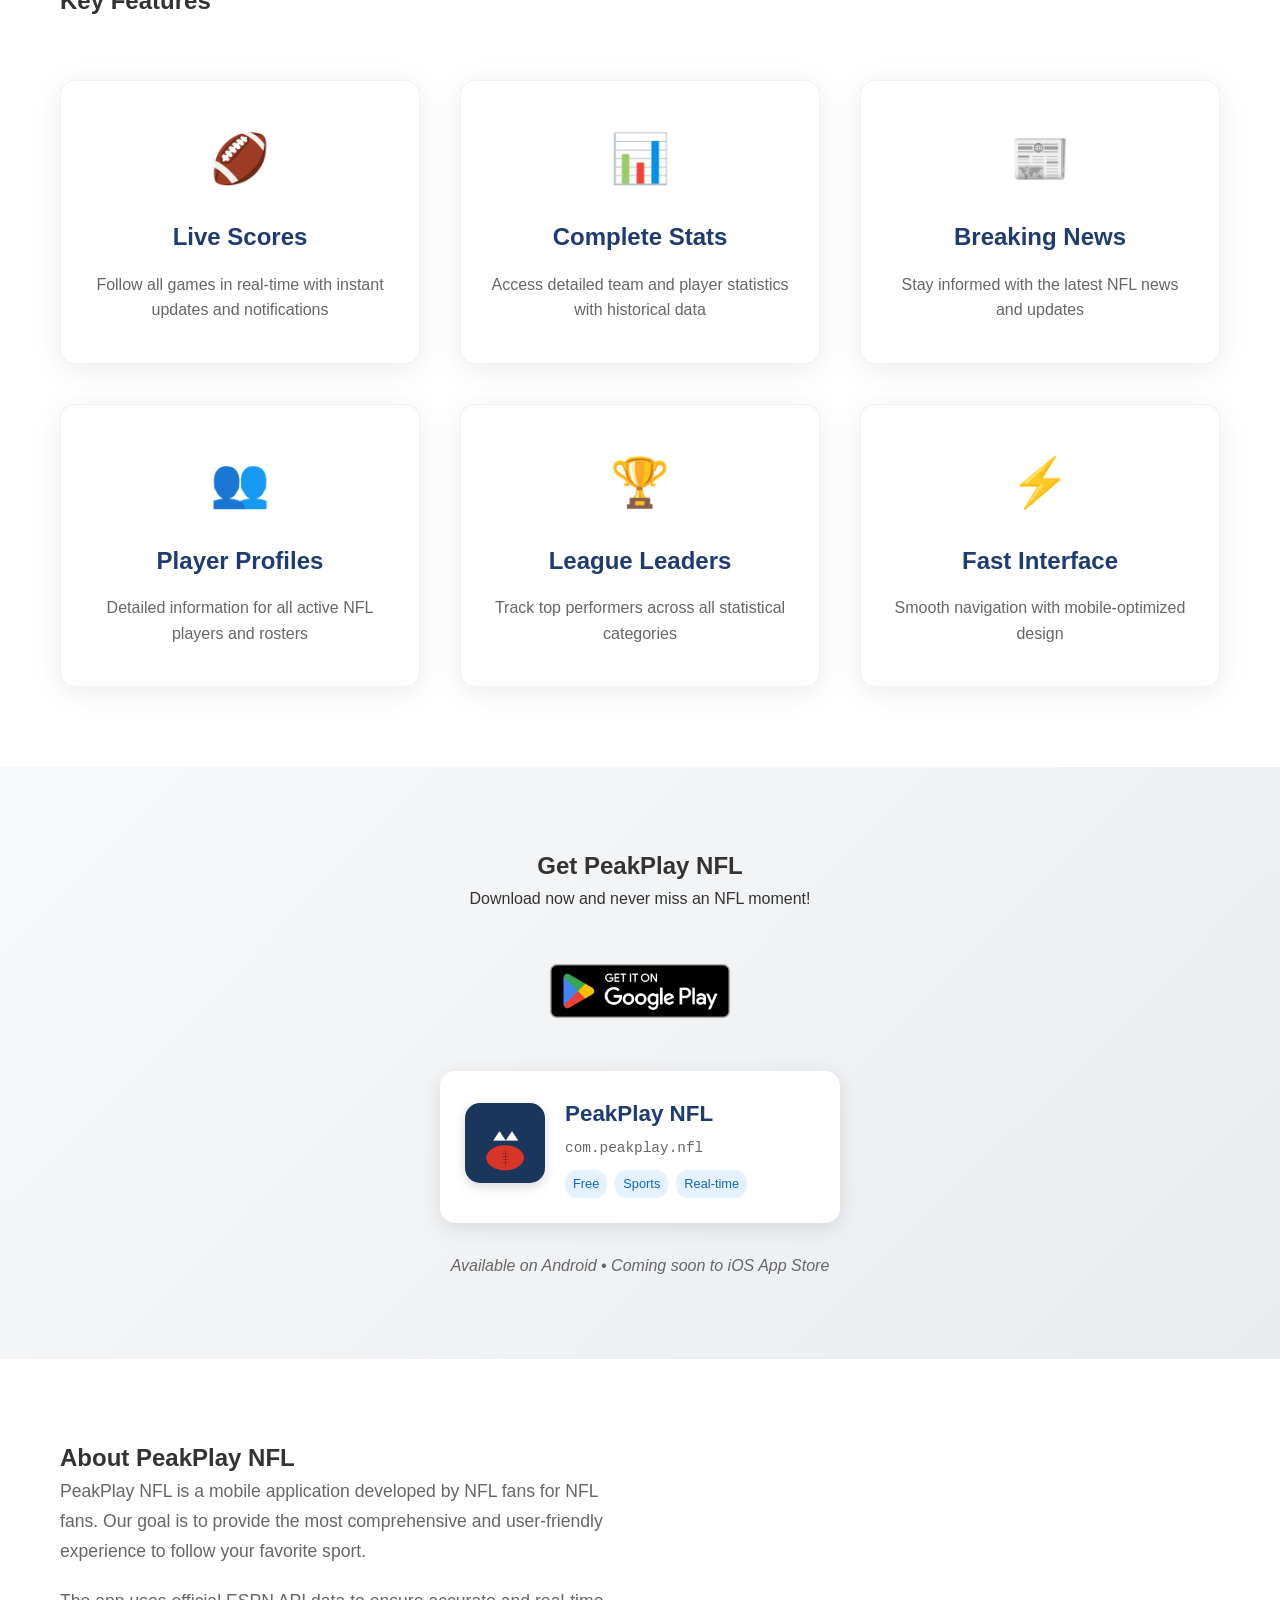
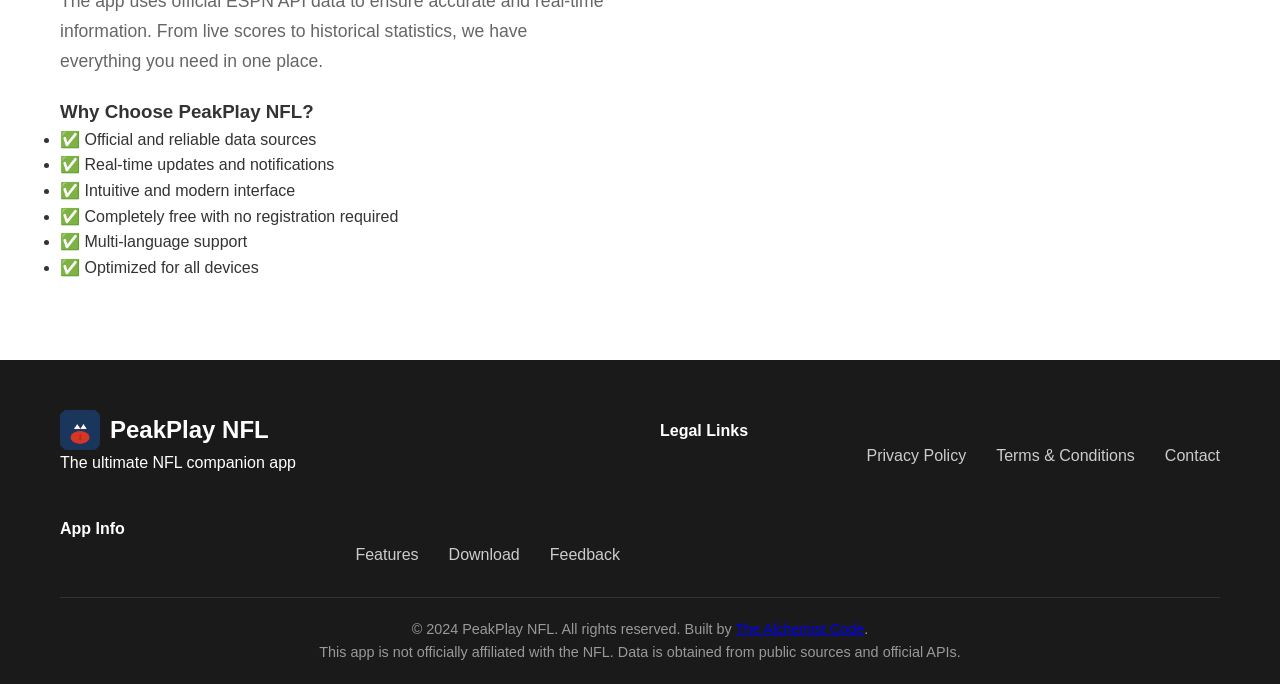
==== commit 80099794: "Credit The Alchemist Code, the studio that builds the app A footer link to the studio's site, so vis" ====
--- a/index.html
+++ b/index.html
@@ -174,7 +174,7 @@
                 </div>
             </div>
             <div class="footer-bottom">
-                <p>&copy; 2024 PeakPlay NFL. All rights reserved.</p>
+                <p>&copy; 2024 PeakPlay NFL. All rights reserved. Built by <a href="https://thealchemistcode.org/en/">The Alchemist Code</a>.</p>
                 <p class="disclaimer">
                     This app is not officially affiliated with the NFL. 
                     Data is obtained from public sources and official APIs.
